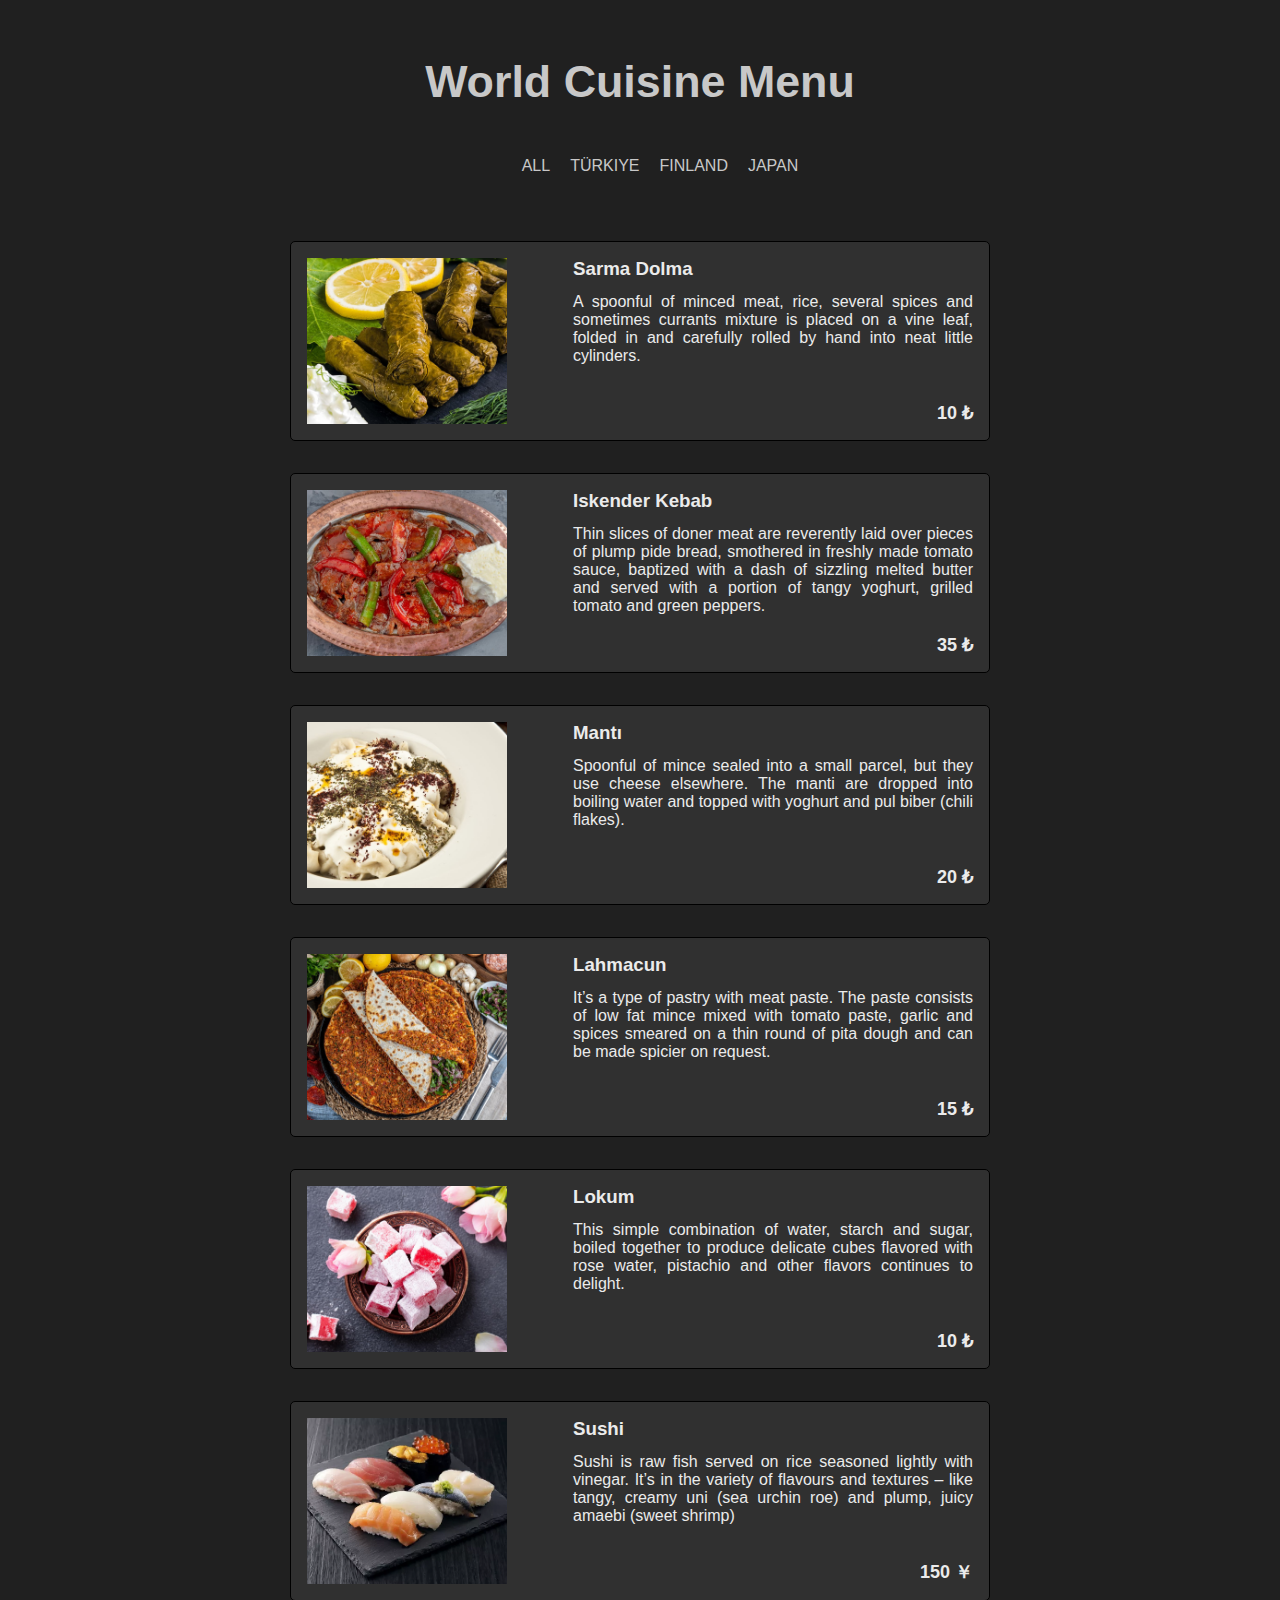
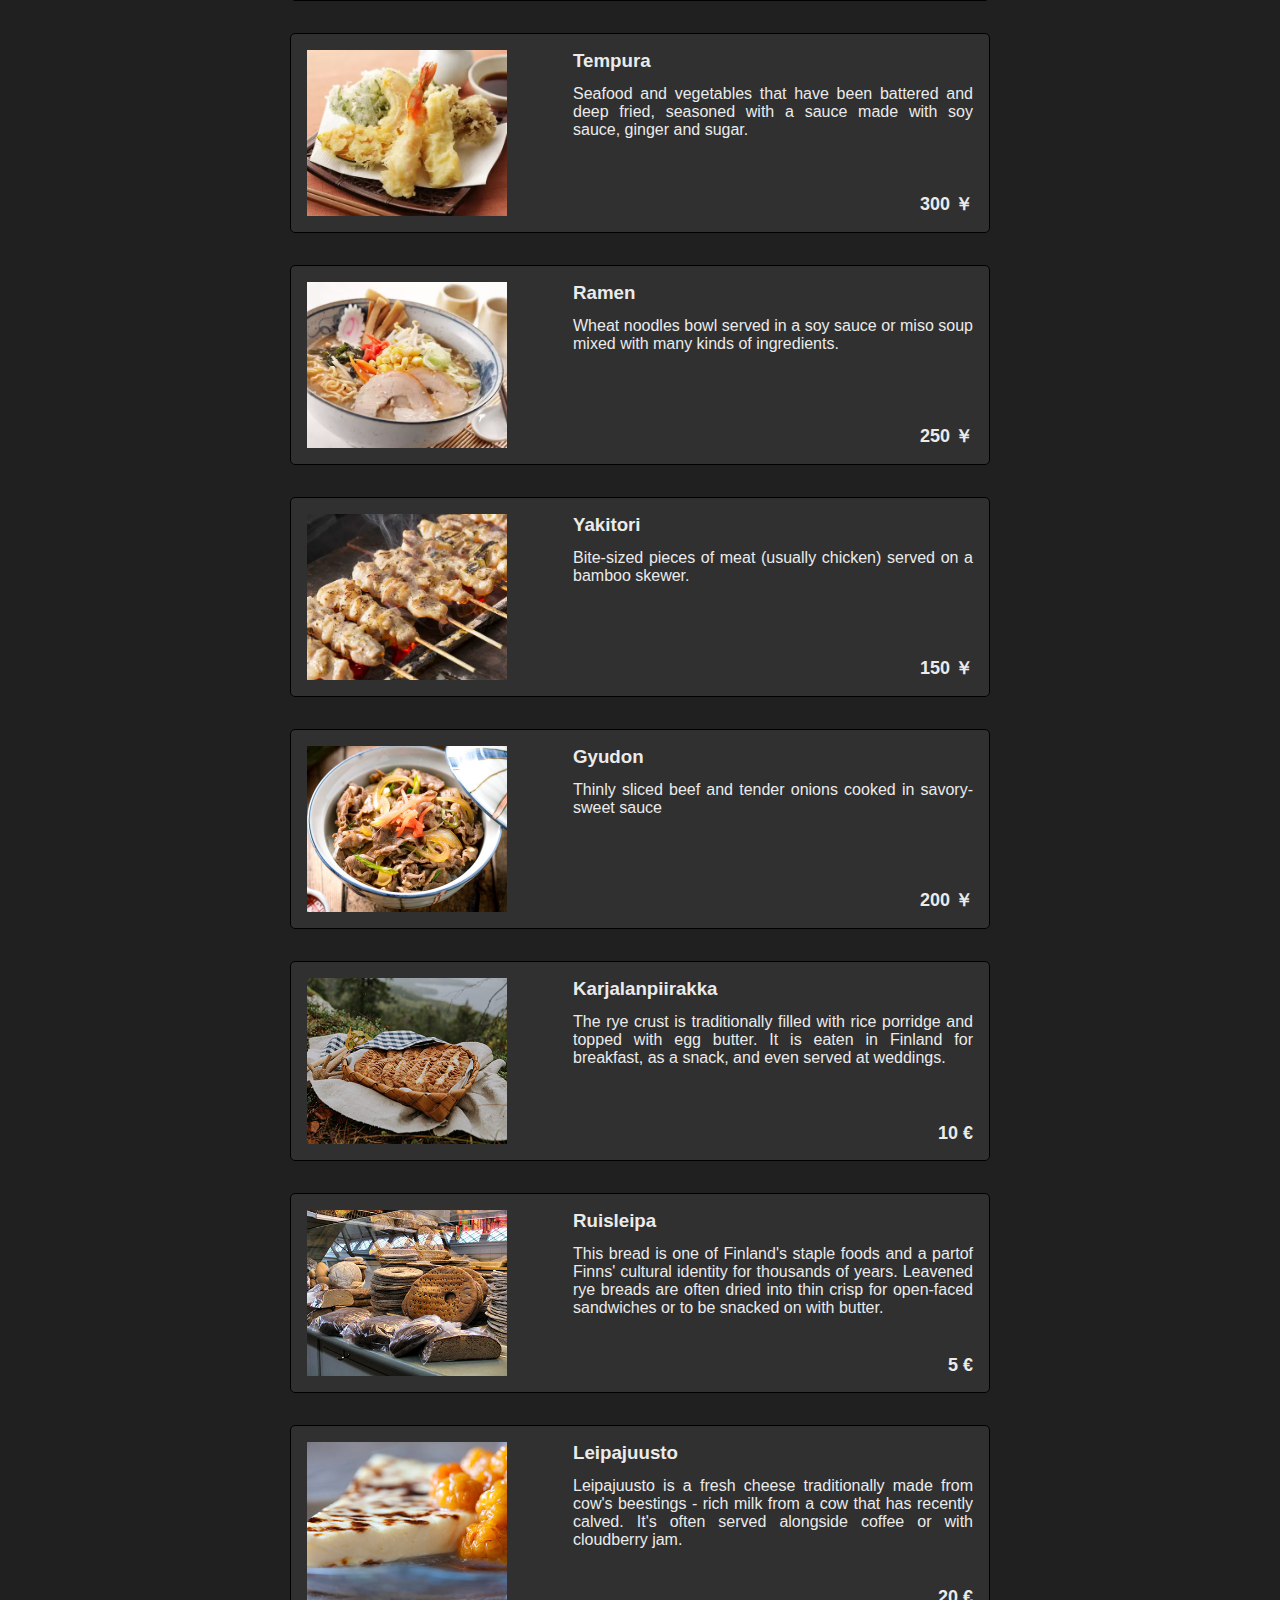
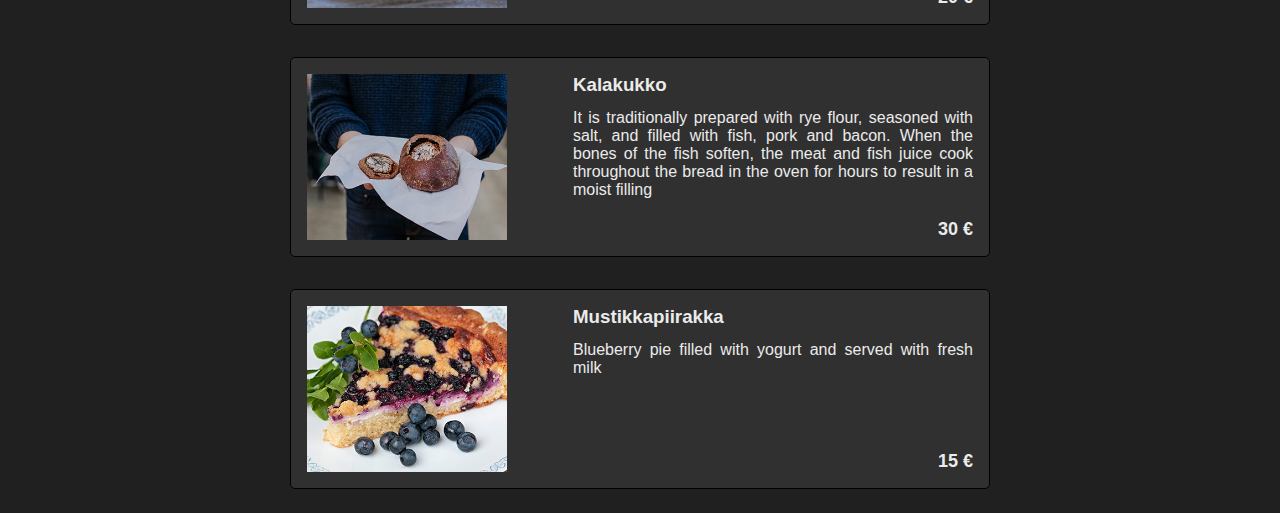
==== JavaScript/Odev3/index.html @ 2e5399f6 "world cuisine menu ilk commit" ====
<!DOCTYPE html>
<html lang="en">

<head>
    <meta charset="UTF-8" />
    <meta http-equiv="X-UA-Compatible" content="IE=edge" />
    <meta name="viewport" content="width=device-width, initial-scale=1.0" />
    <title>World Cuisine Menu</title>
    <link rel="stylesheet" href="style.css">
    
</head>

<body class="background--night"onload="fillMenuItems(); fillNavbar();">
    <div class="container">
    <header class="header header--night">
      <h1>World Cuisine Menu</h1>
    </header>
    <nav class="navbar navbar--night">
      <ul class="navbar__list">
        <li><a onclick = "fillMenuItems()" href="#">all</a></li>
        
      </ul>
    </nav>
    <section class="menu">
      <!-- <article class="menu__item">
        <img src="img/sample.jpg" alt="" class="menu__item__img">
        <h3 class="menu__item__title">Lorem, ipsum dolor.</h3>
        <p class="menu__item__description">Lorem ipsum dolor sit amet consectetur adipisicing elit. Consequatur distinctio sapiente magnam libero quos tempora natus aliquid ad corporis expedita.</p>
        <p class="menu__item__price">16,50 TL</p>
      </article> -->
    </section>

    </div>
    <script src="script.js"></script>
</body>

</html>
---- JavaScript/Odev3/style.css ----
* {
  font-family: Ubuntu,-apple-system, BlinkMacSystemFont, 'Segoe UI', Roboto, Oxygen, Ubuntu, Cantarell, 'Open Sans', 'Helvetica Neue', sans-serif;
  box-sizing: border-box; }

.container {
  width: 80%;
  margin: 0 auto; }

.header {
  text-align: center;
  margin-top: 3.5rem;
  font-size: 1.4rem; }

.navbar {
  margin: 0; }
  .navbar ul {
    display: flex;
    justify-content: center;
    margin: 2.5rem 0;
    list-style-type: none; }
    .navbar ul li {
      background-color: inherit;
      display: inline-block;
      list-style: none;
      text-decoration: none;
      padding: 10px;
      font-weight: 500;
      text-transform: uppercase;
      border-radius: 2px; }
      .navbar ul li a {
        text-decoration-line: none;
        color: black; }

.menu {
  display: flex;
  justify-content: center;
  align-items: center;
  flex-wrap: wrap; }

.menu__item {
  display: flex;
  justify-content: space-between;
  width: 700px;
  height: 200px;
  margin: 1rem;
  flex-wrap: wrap;
  padding: 1rem;
  border-radius: 5px; }

.menu__item__img {
  display: inline-block;
  width: 200px;
  height: 100%; }
  .menu__item__img img {
    object-fit: cover;
    width: 100%;
    height: 100%; }

.menu__item__column {
  display: flex;
  justify-content: space-between;
  flex-direction: column;
  width: 400px; }

.menu__item__title {
  display: inline-block;
  margin-top: 0;
  width: 50%;
  margin-bottom: .8rem; }

.menu__item__description p {
  margin: 0;
  padding: 0;
  text-align: justify; }

.menu__item__price {
  align-self: flex-end;
  vertical-align: bottom;
  font-weight: 600;
  font-size: large;
  margin: 0; }
  .menu__item__price p {
    margin: 0; }

@media only screen and (max-width: 600px) {
  .menu__item {
    width: 100%;
    height: 200%;
    display: flex;
    justify-content: center; }

  .menu__item__img {
    width: 100%; }
    .menu__item__img img {
      width: 100%; }

  .menu__item__title {
    margin-top: .8rem; } }
.background--day {
  background-color: #ebebeb; }

.background--night {
  background-color: #202020; }

.font--night {
  color: #ebebeb; }

.header--day {
  color: #393d4b; }

.header--night {
  color: #c8c8c8; }

.navbar--day ul li:hover {
  border-top: 1px solid black;
  border-bottom: 1px solid black;
  background-color: black; }
  .navbar--day ul li:hover :nth-child(n) {
    color: white; }

.navbar--night ul li a {
  color: #c8c8c8; }
.navbar--night ul li:hover {
  border-top: 1px solid black;
  border-bottom: 1px solid black;
  background-color: #c8c8c8; }
  .navbar--night ul li:hover :nth-child(n) {
    color: #353535; }

.menu__item--night {
  background-color: #303030;
  border: 1px solid black; }
  .menu__item--night:hover {
    box-shadow: 0px 3px 15px #424242; }

/*# sourceMappingURL=style.css.map */
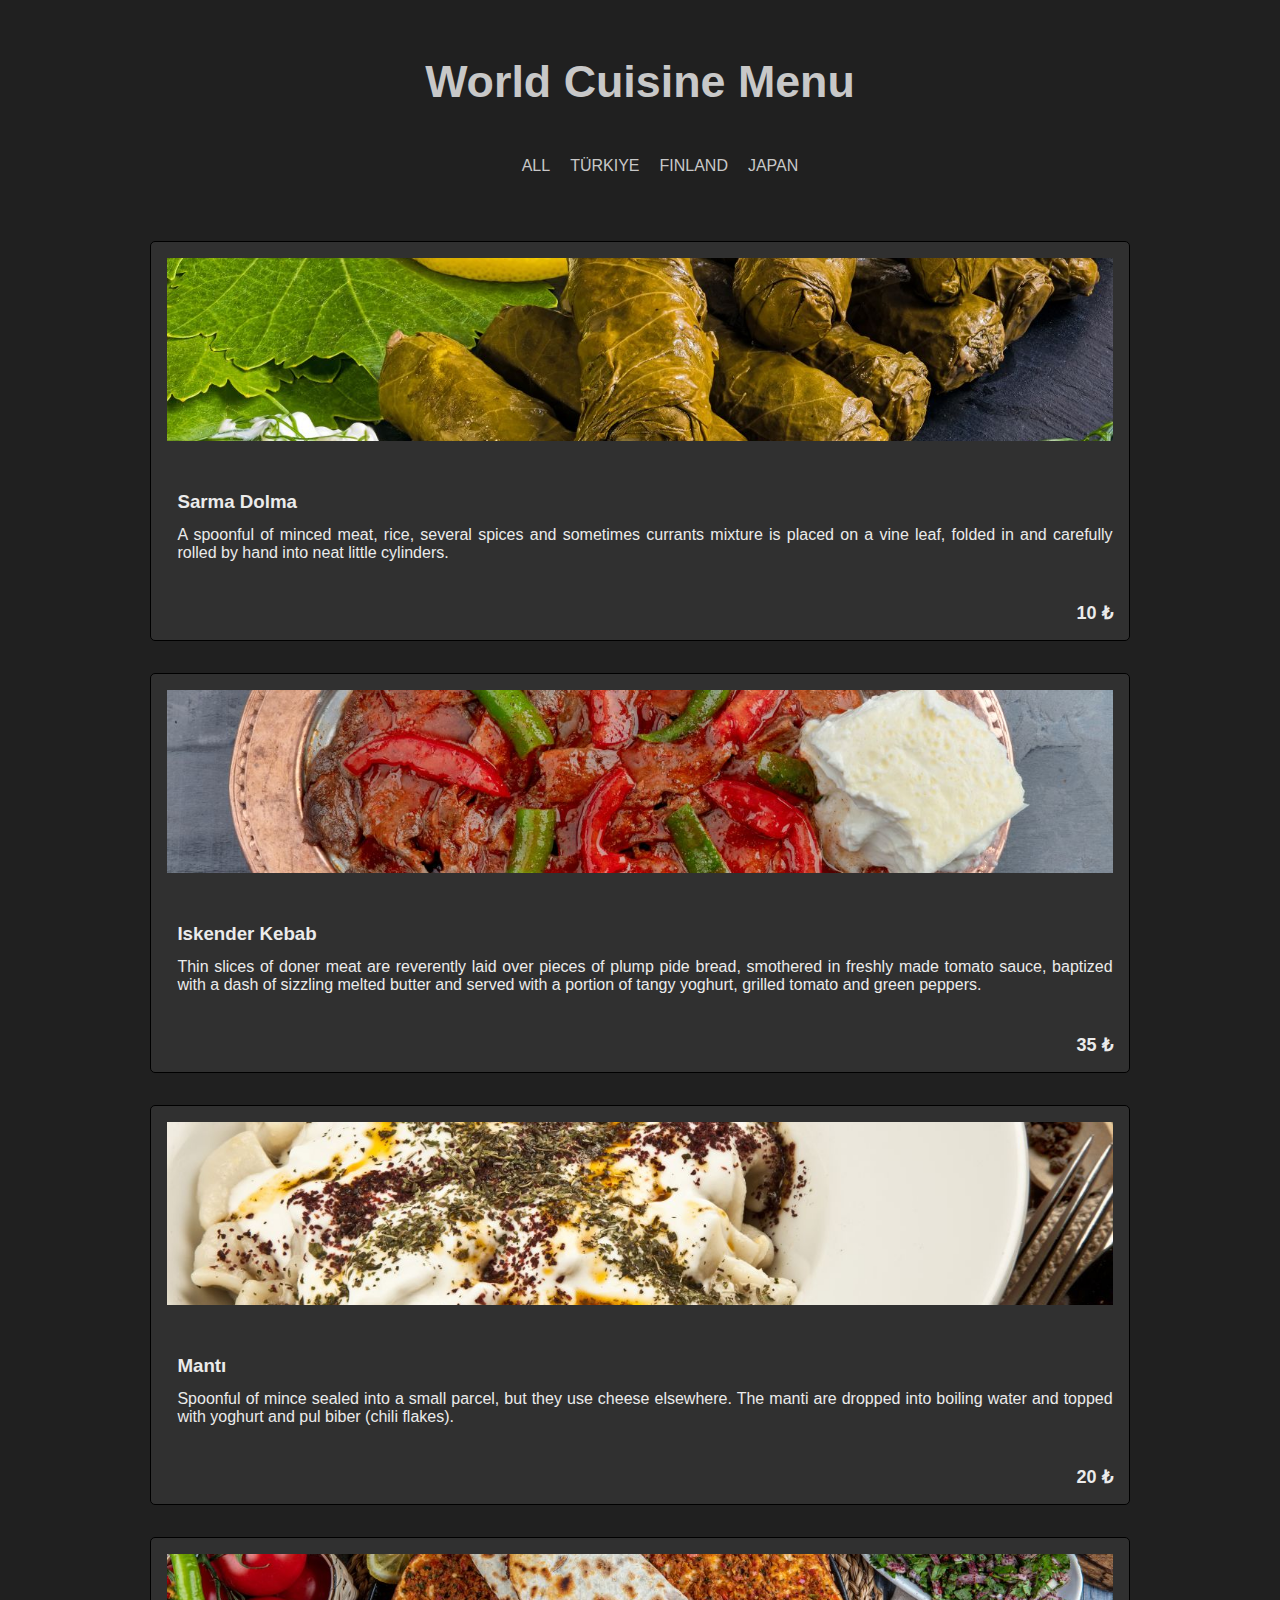
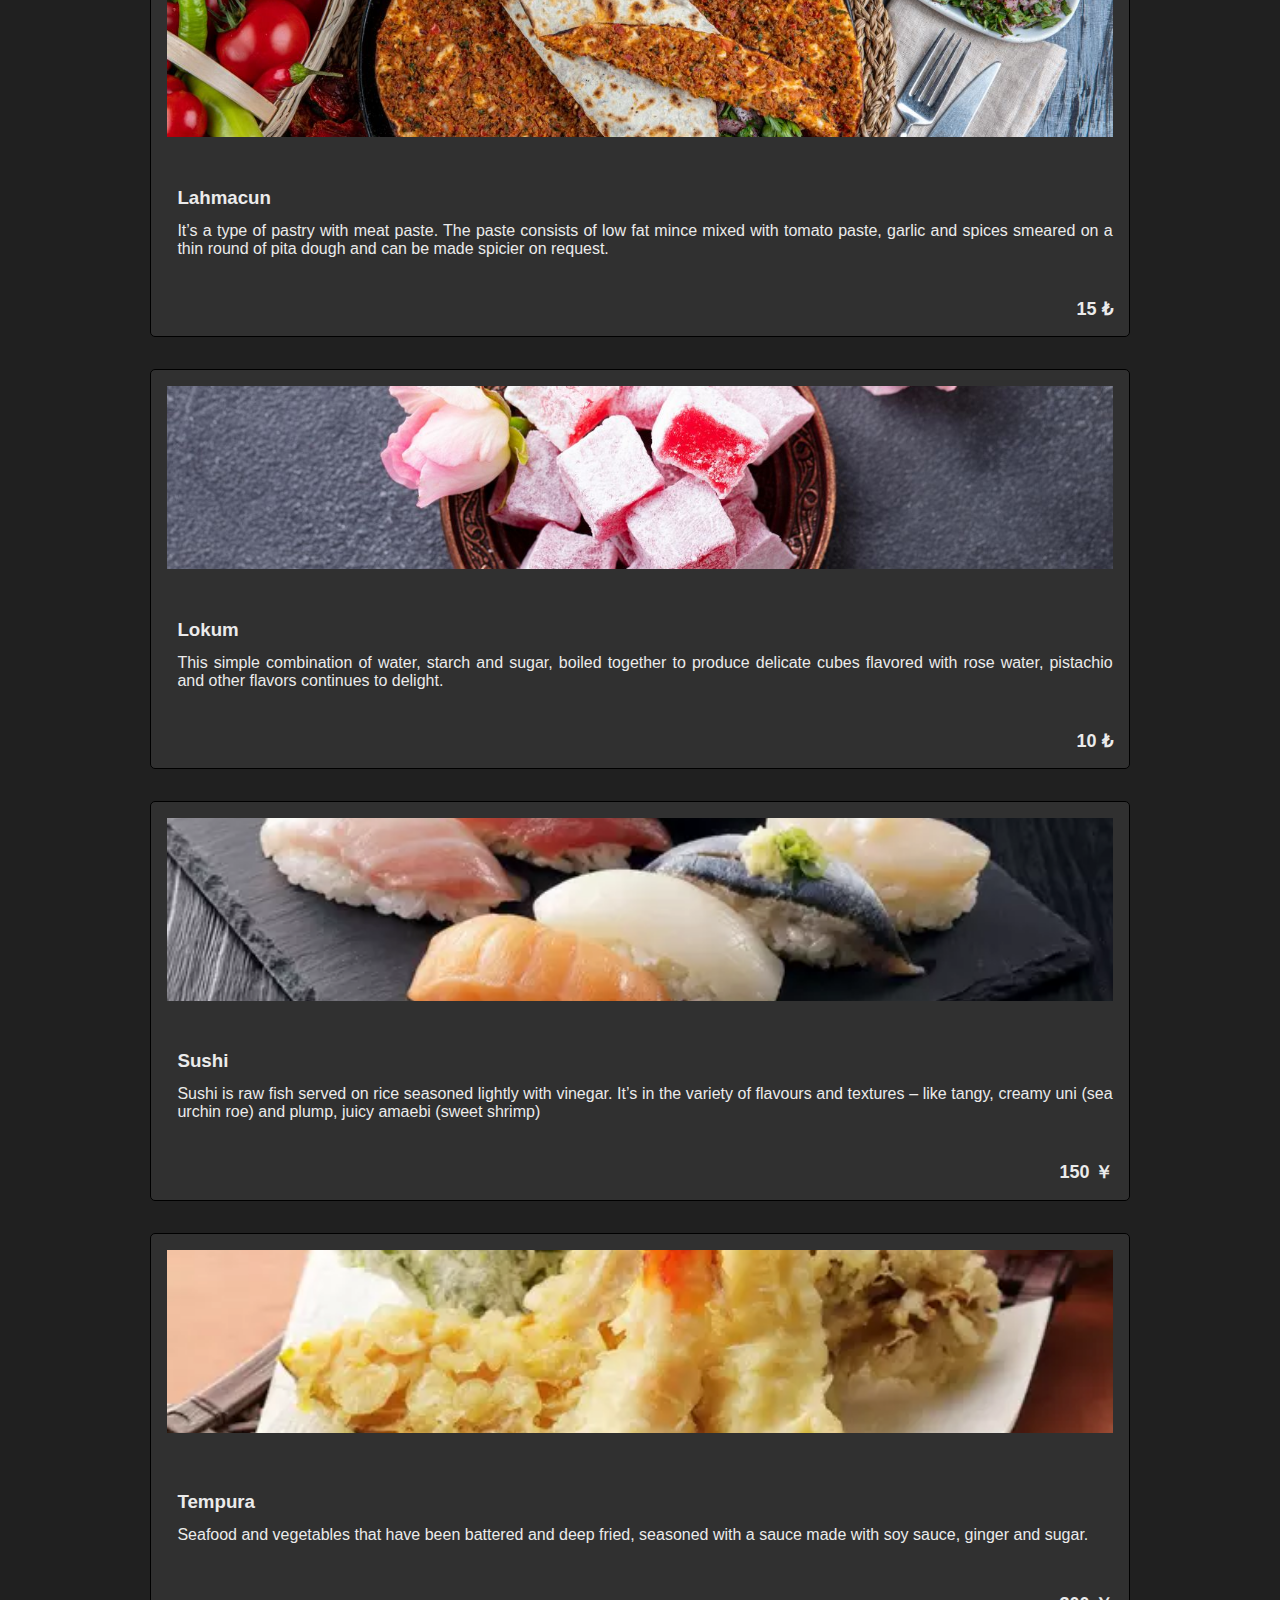
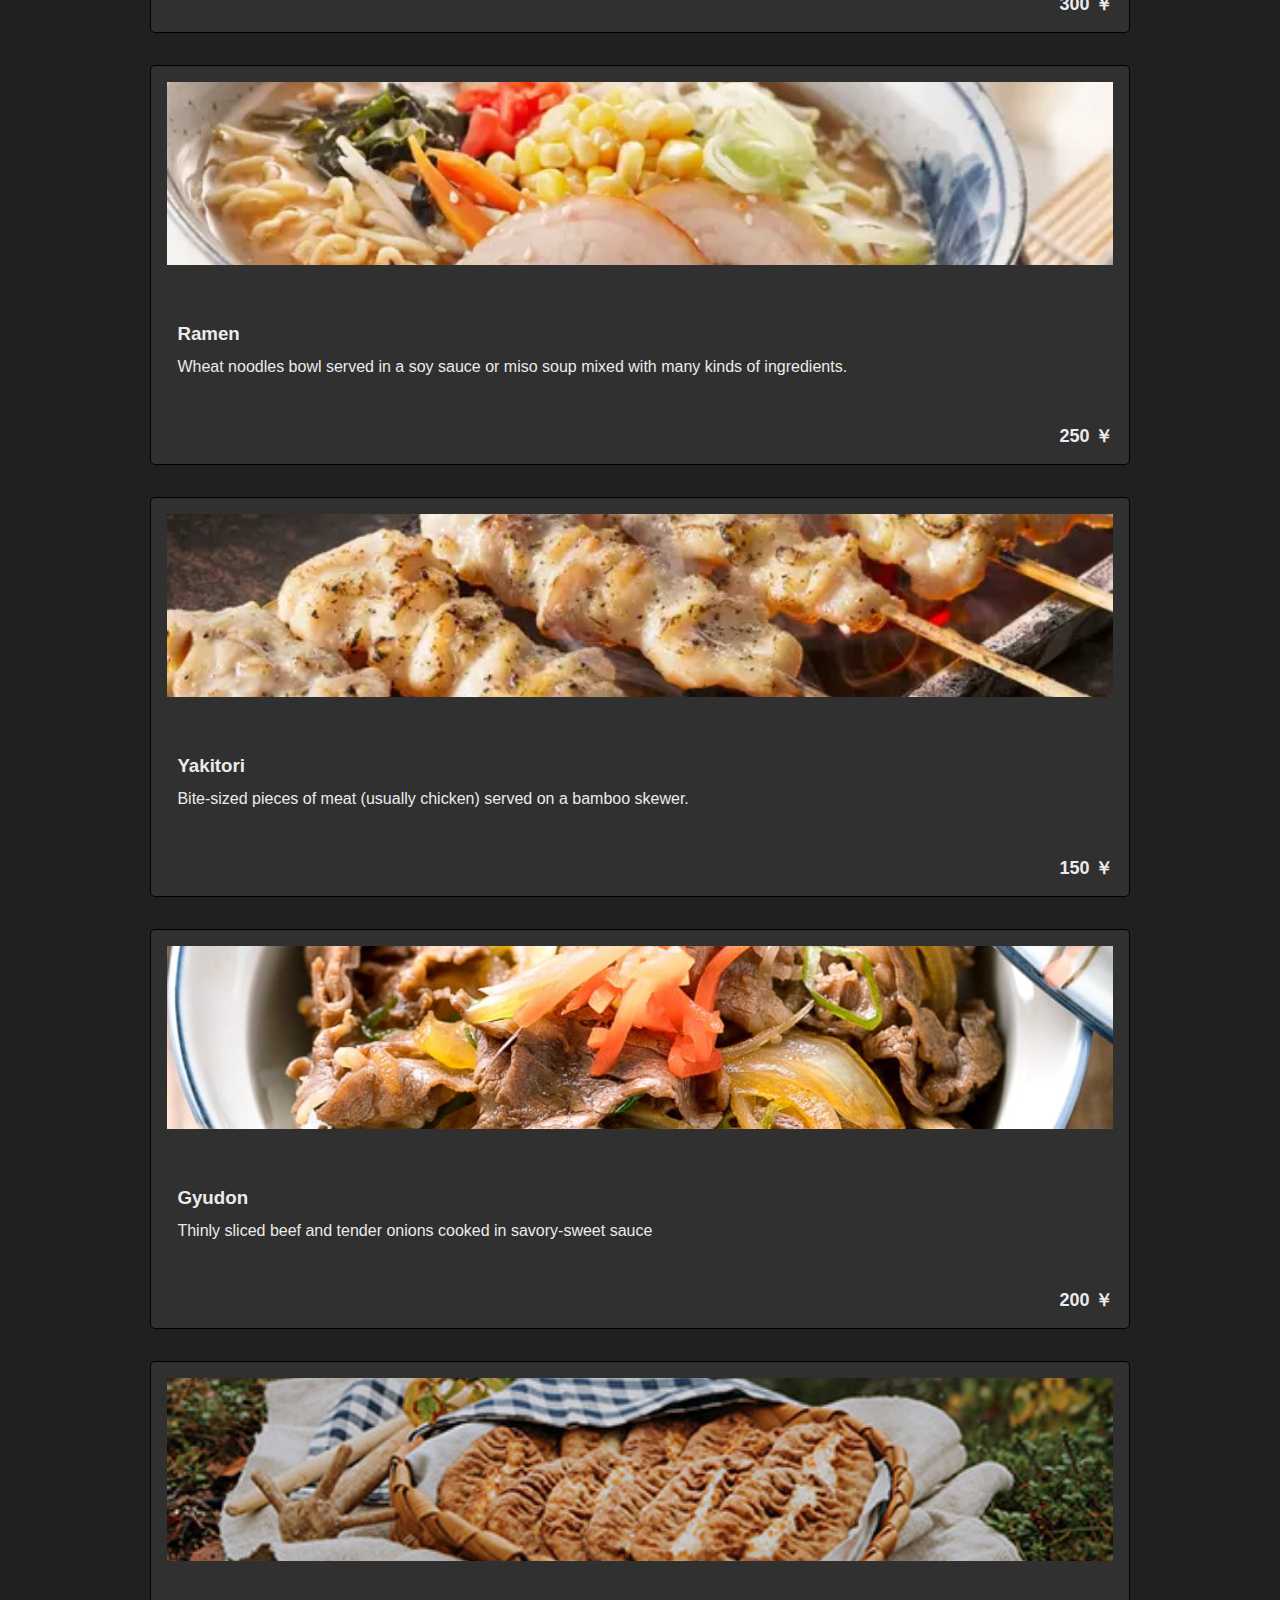
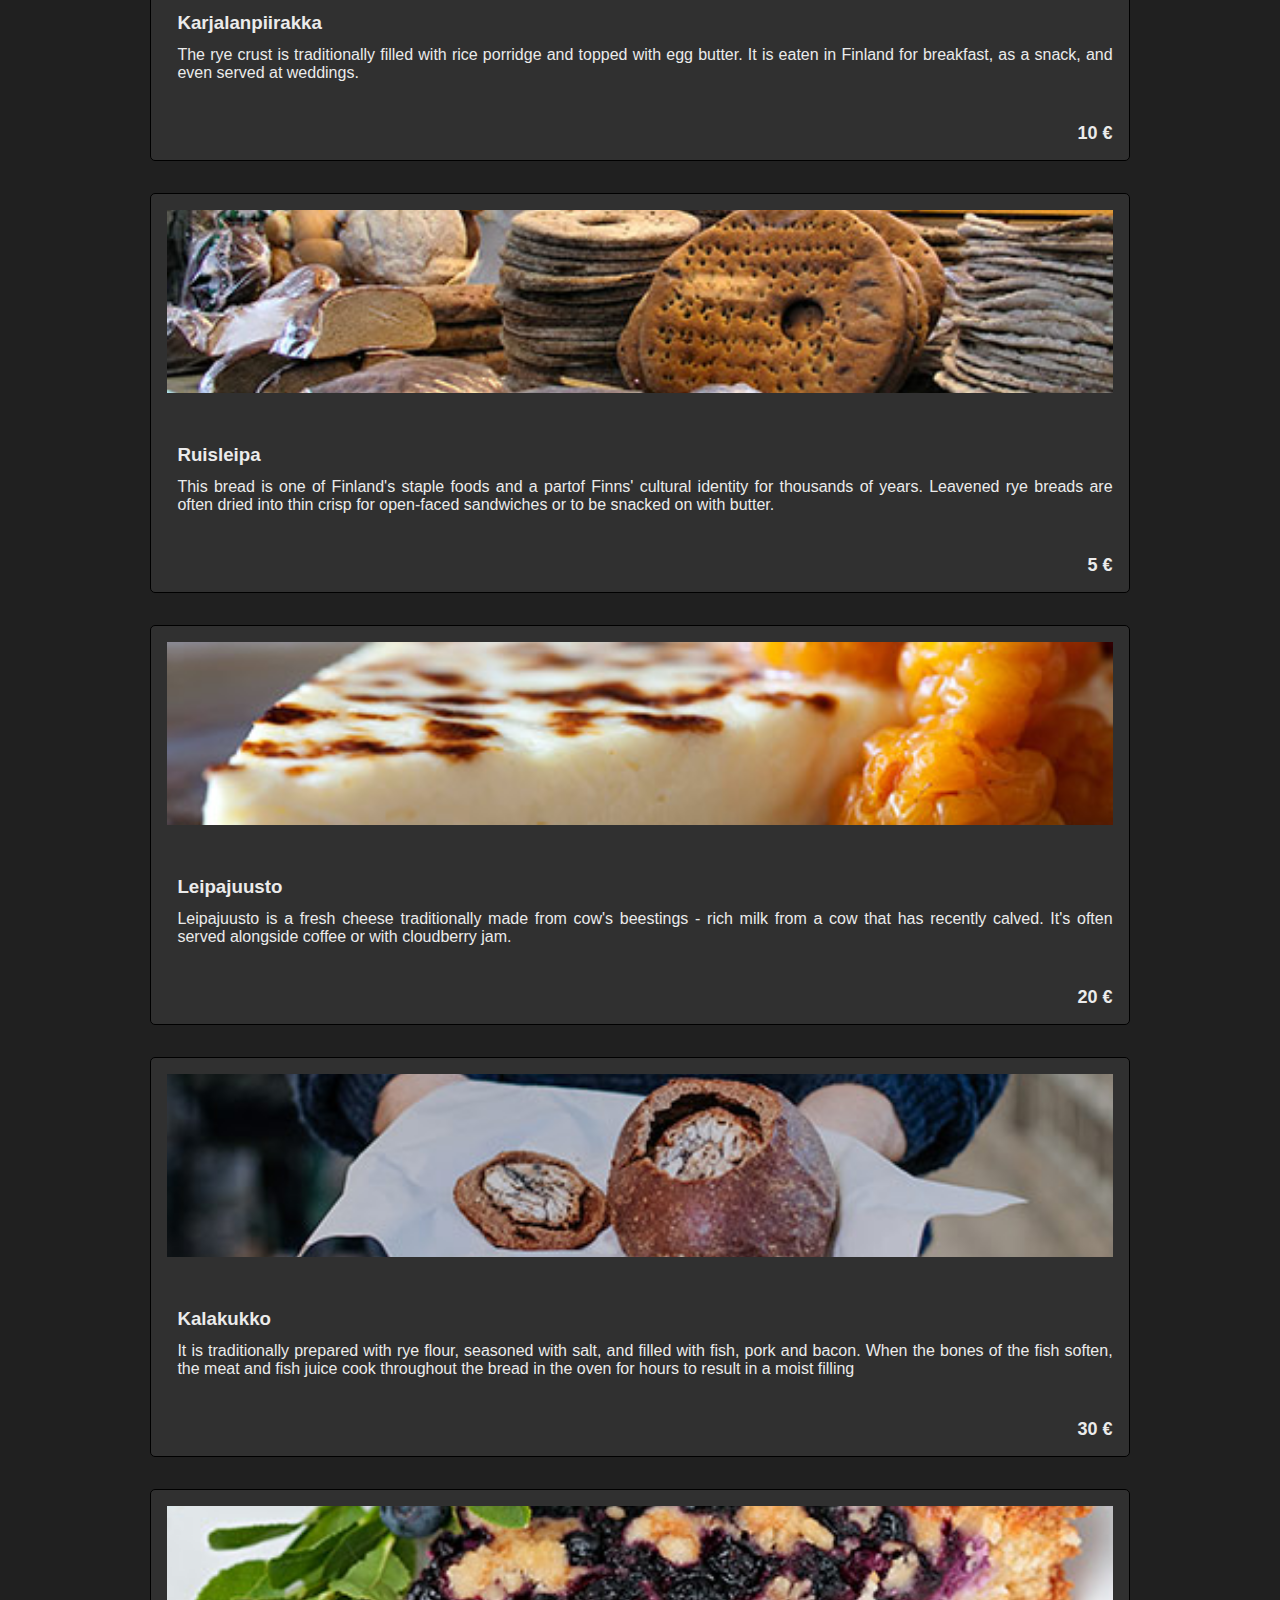
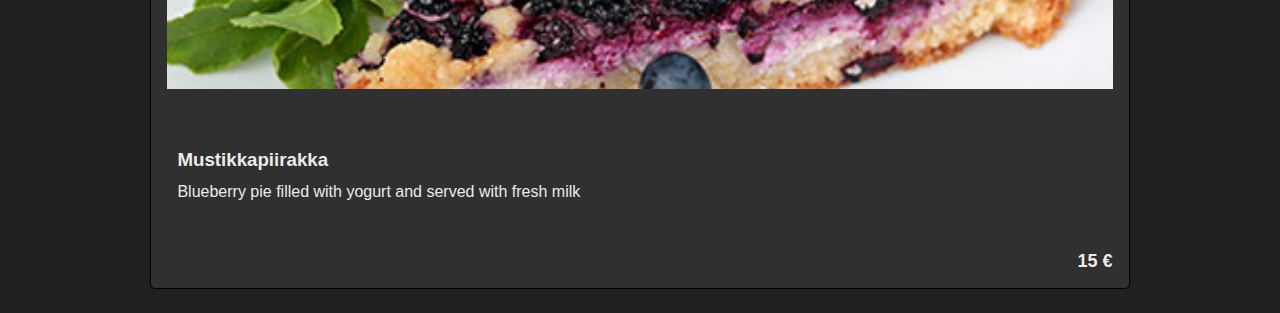
==== commit 8067303f: "Update index.html" ====
--- a/JavaScript/Odev3/index.html
+++ b/JavaScript/Odev3/index.html
@@ -17,7 +17,7 @@
     </header>
     <nav class="navbar navbar--night">
       <ul class="navbar__list">
-        <li><a onclick = "fillMenuItems()" href="#">all</a></li>
+        <li><a onclick = "fillMenuItems(this.innerHTML)" href="#">all</a></li>
         
       </ul>
     </nav>
--- a/JavaScript/Odev3/style.css
+++ b/JavaScript/Odev3/style.css
@@ -1,136 +1,190 @@
 * {
-  font-family: Ubuntu,-apple-system, BlinkMacSystemFont, 'Segoe UI', Roboto, Oxygen, Ubuntu, Cantarell, 'Open Sans', 'Helvetica Neue', sans-serif;
-  box-sizing: border-box; }
+  font-family: Ubuntu, -apple-system, BlinkMacSystemFont, "Segoe UI", sans-serif;
+  box-sizing: border-box;
+}
 
 .container {
   width: 80%;
-  margin: 0 auto; }
+  margin: 0 auto;
+}
 
 .header {
   text-align: center;
   margin-top: 3.5rem;
-  font-size: 1.4rem; }
+  font-size: 1.4rem;
+}
+
+.display-none {
+  display: none;
+}
 
 .navbar {
-  margin: 0; }
-  .navbar ul {
-    display: flex;
-    justify-content: center;
-    margin: 2.5rem 0;
-    list-style-type: none; }
-    .navbar ul li {
-      background-color: inherit;
-      display: inline-block;
-      list-style: none;
-      text-decoration: none;
-      padding: 10px;
-      font-weight: 500;
-      text-transform: uppercase;
-      border-radius: 2px; }
-      .navbar ul li a {
-        text-decoration-line: none;
-        color: black; }
+  margin: 0;
+}
+.navbar ul {
+  display: flex;
+  justify-content: center;
+  margin: 2.5rem 0;
+  list-style-type: none;
+}
+.navbar ul li {
+  background-color: inherit;
+  display: inline-block;
+  list-style: none;
+  text-decoration: none;
+  padding: 10px;
+  font-weight: 500;
+  text-transform: uppercase;
+  border-radius: 2px;
+}
+.navbar ul li a {
+  text-decoration-line: none;
+  color: black;
+}
 
 .menu {
   display: flex;
   justify-content: center;
   align-items: center;
-  flex-wrap: wrap; }
+  flex-wrap: wrap;
+}
 
 .menu__item {
   display: flex;
   justify-content: space-between;
-  width: 700px;
+  width: 500px;
   height: 200px;
   margin: 1rem;
   flex-wrap: wrap;
   padding: 1rem;
-  border-radius: 5px; }
+  border-radius: 5px;
+}
 
 .menu__item__img {
   display: inline-block;
-  width: 200px;
-  height: 100%; }
-  .menu__item__img img {
-    object-fit: cover;
-    width: 100%;
-    height: 100%; }
+  width: 35%;
+  height: 100%;
+}
+.menu__item__img img {
+  -o-object-fit: cover;
+     object-fit: cover;
+  width: 100%;
+  height: 100%;
+}
 
 .menu__item__column {
   display: flex;
   justify-content: space-between;
   flex-direction: column;
-  width: 400px; }
+  width: 65%;
+  padding-left: 10px;
+}
 
 .menu__item__title {
   display: inline-block;
   margin-top: 0;
   width: 50%;
-  margin-bottom: .8rem; }
+  margin-bottom: 0.8rem;
+}
 
 .menu__item__description p {
   margin: 0;
   padding: 0;
-  text-align: justify; }
+  text-align: justify;
+}
 
 .menu__item__price {
   align-self: flex-end;
   vertical-align: bottom;
   font-weight: 600;
   font-size: large;
-  margin: 0; }
-  .menu__item__price p {
-    margin: 0; }
+  margin: 0;
+}
+.menu__item__price p {
+  margin: 0;
+}
 
 @media only screen and (max-width: 600px) {
   .menu__item {
     width: 100%;
     height: 200%;
     display: flex;
-    justify-content: center; }
-
+    justify-content: center;
+  }
   .menu__item__img {
-    width: 100%; }
-    .menu__item__img img {
-      width: 100%; }
-
+    width: 100%;
+  }
+  .menu__item__img img {
+    width: 100%;
+  }
   .menu__item__title {
-    margin-top: .8rem; } }
+    margin-top: 0.8rem;
+  }
+}
+@media screen and (min-width: 320px) and (max-width: 600px) {
+  .menu__item__column {
+    width: 100%;
+  }
+}
+@media screen and (min-width: 600px) and (max-width: 1340px) {
+  .menu__item {
+    width: 100%;
+    height: 400px;
+  }
+  .menu__item .menu__item__img {
+    width: 100%;
+    height: 50%;
+    margin-bottom: 10px;
+  }
+  .menu__item .menu__item__column {
+    width: 100%;
+  }
+}
 .background--day {
-  background-color: #ebebeb; }
+  background-color: rgb(235, 235, 235);
+}
 
 .background--night {
-  background-color: #202020; }
+  background-color: #202020;
+}
 
 .font--night {
-  color: #ebebeb; }
+  color: rgb(235, 235, 235);
+}
 
 .header--day {
-  color: #393d4b; }
+  color: #393d4b;
+}
 
 .header--night {
-  color: #c8c8c8; }
+  color: rgb(200, 200, 200);
+}
 
 .navbar--day ul li:hover {
   border-top: 1px solid black;
   border-bottom: 1px solid black;
-  background-color: black; }
-  .navbar--day ul li:hover :nth-child(n) {
-    color: white; }
+  background-color: black;
+}
+.navbar--day ul li:hover :nth-child(n) {
+  color: white;
+}
 
 .navbar--night ul li a {
-  color: #c8c8c8; }
+  color: rgb(200, 200, 200);
+}
 .navbar--night ul li:hover {
   border-top: 1px solid black;
   border-bottom: 1px solid black;
-  background-color: #c8c8c8; }
-  .navbar--night ul li:hover :nth-child(n) {
-    color: #353535; }
+  background-color: rgb(200, 200, 200);
+}
+.navbar--night ul li:hover :nth-child(n) {
+  color: #353535;
+}
 
 .menu__item--night {
   background-color: #303030;
-  border: 1px solid black; }
-  .menu__item--night:hover {
-    box-shadow: 0px 3px 15px #424242; }
-
-/*# sourceMappingURL=style.css.map */
+  border: 1px solid black;
+}
+.menu__item--night:hover {
+  box-shadow: 0px 3px 15px #424242;
+}/*# sourceMappingURL=style.css.map */